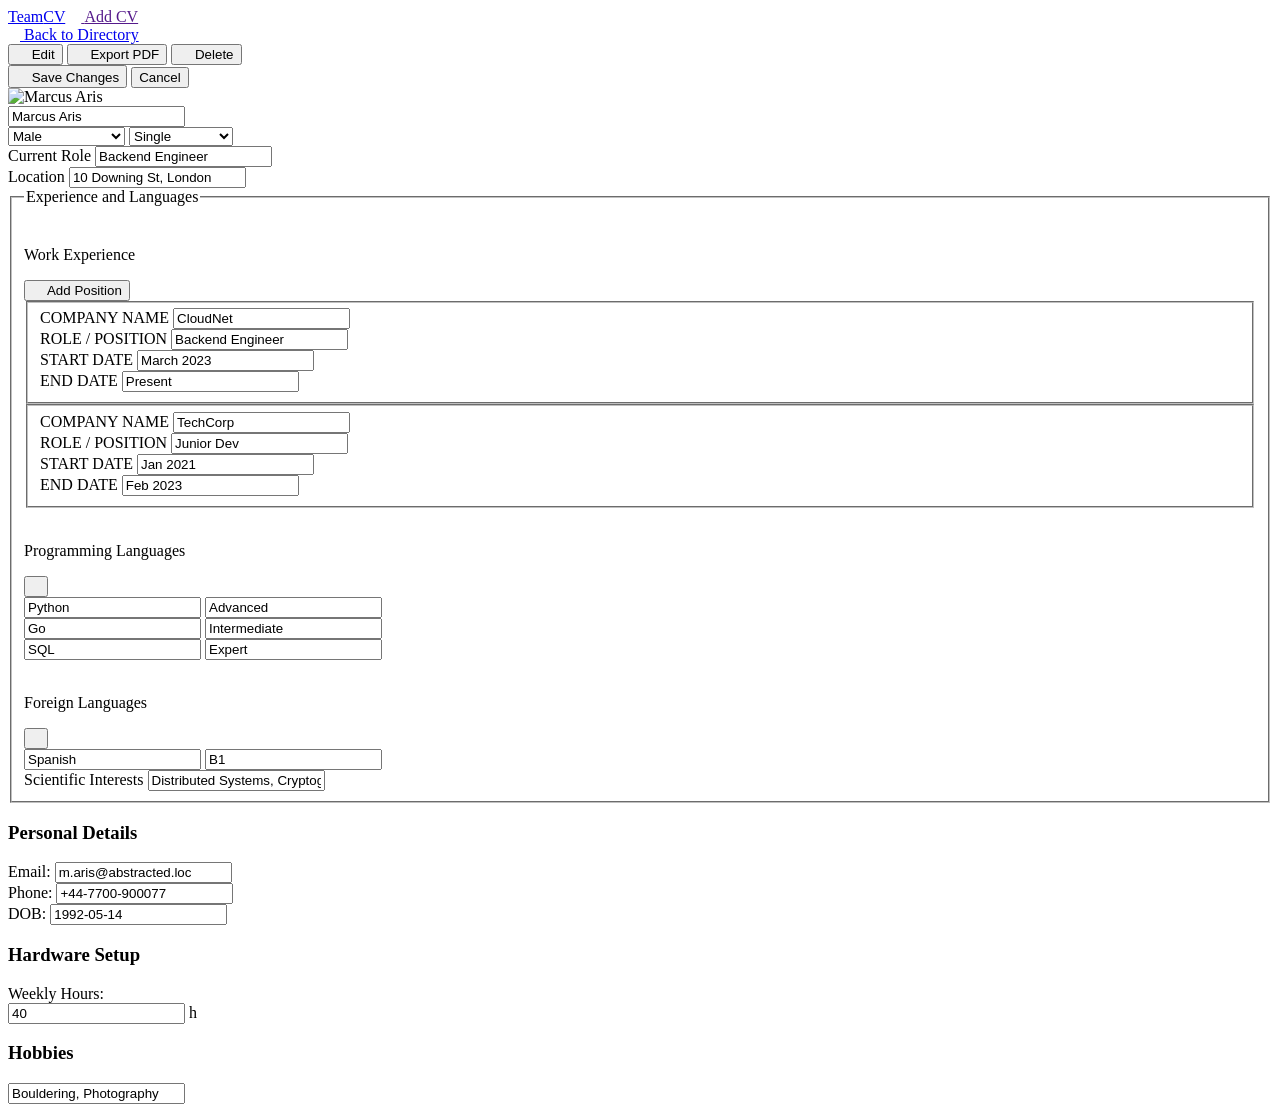
==== frontend/form.html @ 2b9a1ff7 "Add files via upload" ====
<!DOCTYPE html>
<html lang="en">

<head>
    <meta charset="UTF-8">
    <meta name="viewport" content="width=device-width, initial-scale=1.0">
    <link rel="stylesheet" href="./css/form.css">
    <title>TeamCV Document</title>
</head>

<body>
    <header class="header">
        <div class="container header-container header-link">
            <a href="./main_page.html" class="link logo"><span>Team</span>CV</a>
            <a href="" class="link header-add-cv">
                <svg width="12" height="14" class="icon-cv">
                    <use href="./sprite.svg#icon-plus"></use>
                </svg>
                <span>Add CV</span>
            </a>
        </div>
    </header>

    <main>
        <section class="form-section">
            <div class="container form-container">

                <form id="cv-form" class="form view-mode" action="">
                    <div class="form-top">
                        <a href="./main_page.html" class="link form-back-link">
                            <svg width="12" height="14">
                                <use href="./sprite.svg#icon-arrow-left"></use>
                            </svg>
                            <span>Back to Directory</span>
                        </a>

                        <div class="form-top-button-wrapper">
                            <div class="view-controls">
                                <button class="action-btn edit-btn" type="button" id="edit-btn">
                                    <svg width="12" height="12" >
                                        <use href="./sprite.svg#icon-edit"></use>
                                    </svg>
                                    <span>Edit</span>
                                </button>
                                <button class="action-btn" type="button">
                                    <svg width="12" height="12" >
                                        <use href="./sprite.svg#icon-pdf"></use>
                                    </svg>
                                    <span>Export PDF</span>
                                </button>
                                <button class="action-btn delete-btn" type="button">
                                    <svg width="12" height="12" >
                                        <use href="./sprite.svg#icon-trash"></use>
                                    </svg>
                                    <span>Delete</span>
                                </button>
                            </div>
                            <div class="edit-controls">
                                <button class="save-btn" type="submit" id="save-btn">
                                    <svg width="12" height="14">
                                        <use href="./sprite.svg#icon-save"></use>
                                    </svg>
                                    <span>Save Changes</span>
                                </button>
                                <button class="cancel-btn" type="button" id="cancel-btn">Cancel</button>
                            </div>
                        </div>
                    </div>

                    <div class="form-head-wrapper">
                        <div class="avatar-wrapper">
                            <img src="https://i.pravatar.cc/150?img=11" alt="Marcus Aris" class="avatar-img">
                        </div>

                        <div class="form-head-inputs-wrapper">
                            <input type="text" id="name" name="name" class="form-name-input flex-item"
                                placeholder="Full Name" value="Marcus Aris">

                            <div class="select-wrapper flex-item">
                                <select id="gender" name="gender" class="form-select">
                                    <option value="" disabled hidden>Choose Gender</option>
                                    <option value="male" selected>Male</option>
                                    <option value="female">Female</option>
                                </select>
                                <select id="marital-status" name="marital-status" class="form-select">
                                    <option value="" disabled hidden>Marital Status</option>
                                    <option value="single" selected>Single</option>
                                    <option value="married">Married</option>
                                </select>
                            </div>

                            <div class="position-wrapper flex-item">
                                <label for="position" class="form-head-label">Current Role</label>
                                <input type="text" id="position" name="position" class="form-position-input"
                                    placeholder="e.g. Frontend developer" value="Backend Engineer">
                            </div>

                            <div class="position-wrapper flex-item">
                                <label for="location" class="form-head-label">Location</label>
                                <input type="text" id="location" name="location" class="form-position-input"
                                    placeholder="City, Country" value="10 Downing St, London">
                            </div>
                        </div>
                    </div>

                    <div class="form-main-wrapper">
                        <fieldset class="exp-and-lang fieldset">
                            <legend class="visually-hidden">Experience and Languages</legend>

                            <div class="section-wrapper">
                                <div class="exp-title-wrapper mb-16">
                                    <div class="exp-wrapper">
                                        <svg width="12" height="12">
                                            <use href="./sprite.svg#icon-briefcase"></use>
                                        </svg>
                                        <p>Work Experience</p>
                                    </div>
                                    <button type="button" class="add-position-btn togglable-btn">
                                        <svg width="12" height="12">
                                            <use href="./sprite.svg#icon-plus"></use>
                                        </svg>
                                        <span>Add Position</span>
                                    </button>
                                </div>

                                <div class="experience-list">
                                    <fieldset class="experience fieldset">
                                        <div class="input-grid">
                                            <div class="exp-item flex-item">
                                                <label for="company-1" class="exp-label">COMPANY NAME</label>
                                                <input type="text" id="company-1" class="exp-input w-100"
                                                    value="CloudNet">
                                            </div>
                                            <div class="exp-item flex-item">
                                                <label for="role-1" class="exp-label">ROLE / POSITION</label>
                                                <input type="text" id="role-1" class="exp-input w-100"
                                                    value="Backend Engineer">
                                            </div>
                                            <div class="exp-item flex-item">
                                                <label for="start-1" class="exp-label">START DATE</label>
                                                <input type="text" id="start-1" class="exp-input w-100"
                                                    value="March 2023">
                                            </div>
                                            <div class="exp-item flex-item">
                                                <label for="end-1" class="exp-label">END DATE</label>
                                                <input type="text" id="end-1" class="exp-input w-100" value="Present">
                                            </div>
                                        </div>
                                    </fieldset>

                                    <fieldset class="experience fieldset">
                                        <div class="input-grid">
                                            <div class="exp-item flex-item">
                                                <label for="company-2" class="exp-label">COMPANY NAME</label>
                                                <input type="text" id="company-2" class="exp-input w-100"
                                                    value="TechCorp">
                                            </div>
                                            <div class="exp-item flex-item">
                                                <label for="role-2" class="exp-label">ROLE / POSITION</label>
                                                <input type="text" id="role-2" class="exp-input w-100"
                                                    value="Junior Dev">
                                            </div>
                                            <div class="exp-item flex-item">
                                                <label for="start-2" class="exp-label">START DATE</label>
                                                <input type="text" id="start-2" class="exp-input w-100"
                                                    value="Jan 2021">
                                            </div>
                                            <div class="exp-item flex-item">
                                                <label for="end-2" class="exp-label">END DATE</label>
                                                <input type="text" id="end-2" class="exp-input w-100" value="Feb 2023">
                                            </div>
                                        </div>
                                    </fieldset>
                                </div>
                            </div>

                            <div class="languages-wrapper">
                                <div class="lang-col flex-item">
                                    <div class="exp-title-wrapper mb-16">
                                        <div class="exp-wrapper">
                                            <svg width="12" height="12">
                                                <use href="./sprite.svg#icon-code"></use>
                                            </svg>
                                            <p>Programming Languages</p>
                                        </div>
                                        <button type="button" class="add-small-btn bg-blue-light togglable-btn">
                                            <svg width="8" height="8">
                                                <use href="./sprite.svg#icon-plus"></use>
                                            </svg>
                                        </button>
                                    </div>
                                    <div class="lang-list">
                                        <div class="lang-row-inputs">
                                            <input type="text" class="exp-input flex-item" value="Python">
                                            <input type="text" class="exp-input flex-item" value="Advanced">
                                        </div>
                                        <div class="lang-row-inputs">
                                            <input type="text" class="exp-input flex-item" value="Go">
                                            <input type="text" class="exp-input flex-item" value="Intermediate">
                                        </div>
                                        <div class="lang-row-inputs">
                                            <input type="text" class="exp-input flex-item" value="SQL">
                                            <input type="text" class="exp-input flex-item" value="Expert">
                                        </div>
                                    </div>
                                </div>
                                <div class="lang-col flex-item">
                                    <div class="exp-title-wrapper mb-16">
                                        <div class="exp-wrapper">
                                            <svg width="12" height="12">
                                                <use href="./sprite.svg#icon-globe"></use>
                                            </svg>
                                            <p>Foreign Languages</p>
                                        </div>
                                        <button type="button" class="add-small-btn bg-green-light togglable-btn">
                                            <svg width="8" height="8">
                                                <use href="./sprite.svg#icon-plus"></use>
                                            </svg>
                                        </button>
                                    </div>
                                    <div class="lang-list">
                                        <div class="lang-row-inputs">
                                            <input type="text" class="exp-input flex-item" value="Spanish">
                                            <input type="text" class="exp-input flex-item" value="B1">
                                        </div>
                                    </div>
                                </div>
                            </div>

                            <div class="interests-wrapper">
                                <label class="sidebar-title mb-16">Scientific Interests</label>
                                <input type="text" class="exp-input w-100" value="Distributed Systems, Cryptography">
                            </div>
                        </fieldset>

                        <aside class="sidebar">
                            <div class="sidebar-section">
                                <div class="sidebar-header mb-16">
                                    <h3 class="sidebar-title">Personal Details</h3>
                                    
                                </div>
                                <div class="sidebar-row">
                                    <label class="sidebar-label">Email:</label>
                                    <input type="email" class="exp-input sidebar-input-wrapper"
                                        value="m.aris@abstracted.loc">
                                </div>
                                <div class="sidebar-row">
                                    <label class="sidebar-label">Phone:</label>
                                    <input type="tel" class="exp-input sidebar-input-wrapper"
                                        value="+44-7700-900077">
                                </div>
                                <div class="sidebar-row">
                                    <label class="sidebar-label">DOB:</label>
                                    <input type="text" class="exp-input sidebar-input-wrapper"
                                        value="1992-05-14">
                                </div>
                            </div>

                            <div class="sidebar-section experience">
                                <div class="sidebar-header mb-16">
                                    <h3 class="sidebar-title">Hardware Setup</h3>
                                </div>
                                <div class="sidebar-row">
                                    <label class="sidebar-label w-auto">Weekly Hours:</label>
                                    <div class="hours-wrapper">
                                        <input type="text" class="exp-input hours-input" value="40">
                                        <span class="hours-suffix">h</span>
                                    </div>
                                </div>
                            </div>

                            <div class="sidebar-section">
                                <div class="sidebar-header mb-16">
                                    <h3 class="sidebar-title">Hobbies</h3>
                                </div>
                                <input type="text" class="exp-input w-100" value="Bouldering, Photography">
                            </div>
                        </aside>
                    </div>
                </form>
            </div>
        </section>
    </main>

<script src="./js/script.js" defer></script>
</body>

</html>
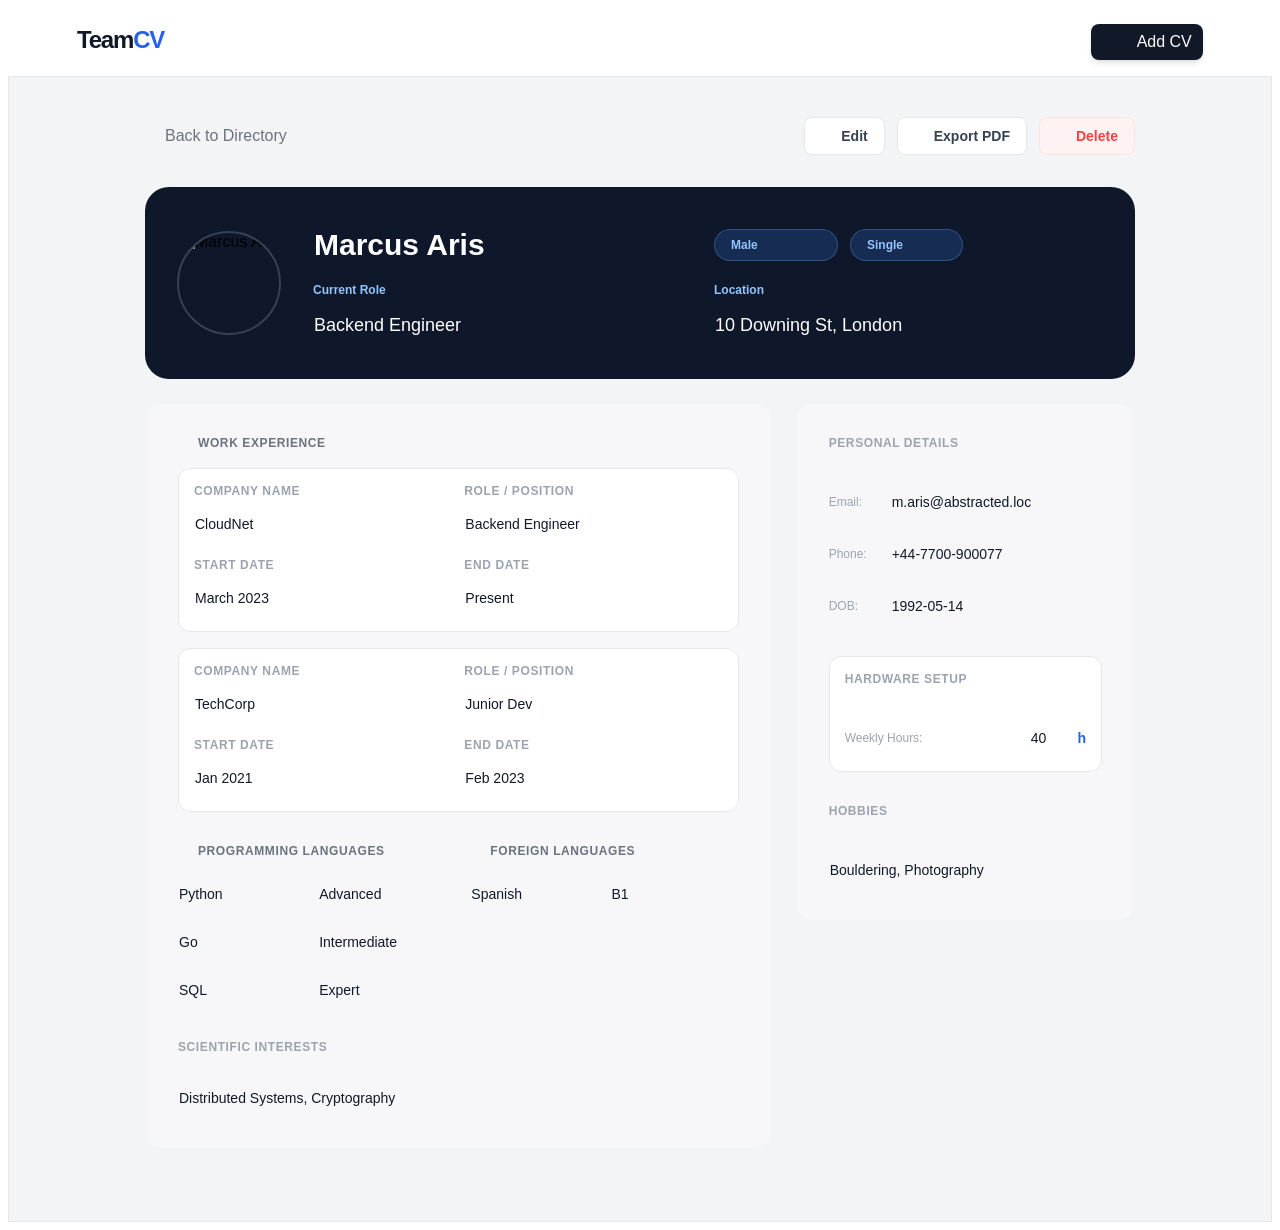
==== commit 8d659af2: "Refactor form.html structure and content Updated the form structure and content, including links and" ====
--- a/frontend/form.html
+++ b/frontend/form.html
@@ -11,7 +11,7 @@
 <body>
     <header class="header">
         <div class="container header-container header-link">
-            <a href="./main_page.html" class="link logo"><span>Team</span>CV</a>
+            <a href="./index.html" class="link logo"><span>Team</span>CV</a>
             <a href="" class="link header-add-cv">
                 <svg width="12" height="14" class="icon-cv">
                     <use href="./sprite.svg#icon-plus"></use>
@@ -285,4 +285,4 @@
 <script src="./js/script.js" defer></script>
 </body>
 
-</html>+</html>
--- a/frontend/css/form.css
+++ b/frontend/css/form.css
@@ -0,0 +1,578 @@
+@import url(./styles.css);
+
+.header {
+  position: sticky;
+  top: 0;
+  width: 100%;
+  z-index: 1000;
+  background-color: rgb(255 255 255 / 0.9);
+}
+
+.fieldset {
+  border: none;
+  padding: 0;
+  margin: 0;
+}
+
+.logo {
+  font-weight: 700;
+  font-size: 24px;
+  line-height: 133%;
+  letter-spacing: -0.05em;
+  color: #2563eb;
+}
+
+.logo > span {
+  color: #111827;
+}
+
+.header-container {
+  display: flex;
+  justify-content: space-between;
+}
+
+.header-add-cv {
+  border-radius: 8px;
+  box-shadow:
+    0 2px 4px -2px rgba(0, 0, 0, 0.1),
+    0 4px 6px -1px rgba(0, 0, 0, 0.1);
+  background: #111827;
+  display: flex;
+  justify-content: space-around;
+  align-items: center;
+  width: 112px;
+  height: 36px;
+  color: var(--white);
+  transition: var(--transition);
+}
+
+.header-add-cv:hover,
+.header-add-cv:focus {
+  background-color: var(--brand);
+}
+
+.icon-cv {
+  fill: var(--white);
+  stroke: var(--white);
+}
+
+.header-link {
+  padding-bottom: 16px;
+  padding-top: 16px;
+}
+
+.form-section {
+  padding: 40px 120px 72px 120px;
+  background-color: #f3f4f6;
+  border: 1px solid #e5e7eb;
+}
+
+.form-top {
+  display: flex;
+  justify-content: space-between;
+  margin-bottom: 32px;
+}
+
+.form-back-link {
+  display: flex;
+  justify-content: space-around;
+  align-items: center;
+  gap: 8px;
+  font-weight: 500;
+  font-size: 16px;
+  line-height: 150%;
+  color: #6b7280;
+  fill: #6b7280;
+  transition: var(--transition);
+}
+
+.form-back-link:hover,
+.form-back-link:focus {
+  color: #111827;
+  fill: #111827;
+}
+
+.form-top-button-wrapper {
+  display: flex;
+  gap: 12px;
+  justify-content: center;
+  align-items: center;
+}
+
+.save-btn {
+  border-radius: 8px;
+  width: 150px;
+  height: 37px;
+  border: none;
+  background-color: var(--brand);
+  display: flex;
+  justify-content: center;
+  align-items: center;
+  gap: 8px;
+  transition: var(--transition);
+  font-weight: 700;
+  font-size: 14px;
+  line-height: 143%;
+  color: var(--white);
+  fill: var(--white);
+}
+
+.save-btn:hover,
+.save-btn:focus {
+  background-color: var(--brand-hover);
+}
+
+.cancel-btn {
+  display: flex;
+  justify-content: center;
+  align-items: center;
+  background: #f3f4f6;
+  border: 1px solid #e5e7eb;
+  border-radius: 8px;
+  padding: 7px 15px;
+  width: 81px;
+  height: 37px;
+  font-weight: 700;
+  font-size: 14px;
+  line-height: 143%;
+  color: #374151;
+  transition: var(--transition);
+}
+
+.cancel-btn:hover,
+.cancel-btn:focus {
+  background-color: var(--cornflower);
+}
+
+.form-head-wrapper {
+  padding: 32px;
+  background-color: var(--dark);
+  border-radius: 24px;
+  display: flex;
+  align-items: center;
+  gap: 32px;
+}
+
+.avatar-wrapper {
+  width: 104px;
+  height: 104px;
+  border-radius: 50%;
+  border: 2px solid #374151;
+  overflow: hidden;
+  flex-shrink: 0;
+}
+
+.avatar-img {
+  width: 100%;
+  height: 100%;
+  object-fit: cover;
+}
+
+.form-head-inputs-wrapper {
+  flex: 1;
+  display: flex;
+  flex-wrap: wrap;
+  justify-content: space-between;
+  align-items: center;
+  gap: 12px;
+}
+
+.form-name-input {
+  border: 1px solid rgba(255, 255, 255, 0.3);
+  border-radius: 8px;
+  padding: 7px;
+  background: rgba(0, 0, 0, 0.2);
+  font-weight: 800;
+  font-size: 1.875rem;
+  line-height: 2.25rem;
+  color: var(--white);
+}
+
+.position-wrapper {
+  display: flex;
+  flex-direction: column;
+  gap: 4px;
+}
+
+.form-head-label {
+  font-weight: 600;
+  font-size: 12px;
+  line-height: 133%;
+  color: #93c5fd;
+}
+
+.form-position-input {
+  border: 1px solid rgba(255, 255, 255, 0.3);
+  border-radius: 8px;
+  padding: 7px;
+  min-width: 100%;
+  background: rgba(0, 0, 0, 0.2);
+  font-weight: 500;
+  font-size: 18px;
+  line-height: 156%;
+  color: #60a5fa;
+}
+
+.select-wrapper {
+  display: flex;
+  justify-content: start;
+  gap: 12px;
+}
+
+.form-select {
+  border: 1px solid rgba(96, 165, 250, 0.3);
+  border-radius: 9999px;
+  padding: 8px 16px;
+  background: rgba(59, 130, 246, 0.2);
+  font-weight: 600;
+  font-size: 12px;
+  line-height: 117%;
+  color: #93c5fd;
+  outline: none;
+}
+
+.flex-item {
+  width: calc((100% - 12px) / 2);
+}
+
+/* MAIN LAYOUT WRAPPERS */
+.form-main-wrapper {
+  display: flex;
+  gap: 24px;
+  margin-top: 24px;
+  align-items: flex-start;
+}
+
+.exp-and-lang {
+  background: rgba(249, 250, 251, 0.7);
+  border: 1px solid #f3f4f6;
+  border-radius: 16px;
+  padding: 32px;
+  width: 628px;
+  display: flex;
+  flex-direction: column;
+  gap: 32px;
+}
+
+.sidebar {
+  background: rgba(249, 250, 251, 0.7);
+  border: 1px solid #f3f4f6;
+  border-radius: 16px;
+  padding: 32px;
+  width: 340px;
+  display: flex;
+  flex-direction: column;
+  gap: 32px;
+}
+
+/* EXPERIENCE SECTION */
+.exp-title-wrapper {
+  display: flex;
+  justify-content: space-between;
+  align-items: center;
+}
+
+.exp-wrapper {
+  display: flex;
+  gap: 8px;
+  align-items: center;
+  font-weight: 700;
+  font-size: 12px;
+  line-height: 133%;
+  letter-spacing: 0.05em;
+  text-transform: uppercase;
+  color: #6b7280;
+  fill: #3b82f6;
+}
+
+.add-position-btn {
+  border-radius: 8px;
+  padding: 6px 12px;
+  border: none;
+  background: #dbeafe;
+  display: flex;
+  justify-content: center;
+  align-items: center;
+  gap: 4px;
+  font-weight: 900;
+  font-size: 12px;
+  line-height: 100%;
+  color: #1d4ed8;
+  fill: #1d4ed8;
+}
+
+.experience-list {
+  display: flex;
+  flex-direction: column;
+  gap: 16px;
+}
+
+.experience {
+  border: 1px solid #e5e7eb;
+  border-radius: 12px;
+  padding: 15px;
+  background-color: var(--white);
+}
+
+.input-grid {
+  display: flex;
+  flex-wrap: wrap;
+  gap: 16px 12px;
+}
+
+.exp-item {
+  display: flex;
+  flex-direction: column;
+  gap: 6px;
+}
+
+.exp-label,
+.sidebar-title {
+  font-weight: 700;
+  font-size: 12px;
+  line-height: 133%;
+  letter-spacing: 0.05em;
+  text-transform: uppercase;
+  color: #9ca3af;
+}
+
+.exp-input {
+  font-family: inherit;
+  font-weight: 400;
+  font-size: 14px;
+  line-height: 143%;
+  color: #1f2937;
+  border: 1px solid #d1d5db;
+  border-radius: 8px;
+  padding: 7px 12px;
+}
+
+.w-100 {
+  width: 100%;
+}
+
+/* LANGUAGES SECTION */
+.languages-wrapper {
+  display: flex;
+  justify-content: space-between;
+  gap: 24px;
+}
+
+.lang-list {
+  display: flex;
+  flex-direction: column;
+  gap: 12px;
+}
+
+.lang-row-inputs {
+  display: flex;
+  justify-content: space-between;
+  gap: 12px;
+}
+
+.add-small-btn {
+  width: 20px;
+  height: 20px;
+  border-radius: 4px;
+  border: none;
+  display: flex;
+  justify-content: center;
+  align-items: center;
+}
+
+.bg-blue-light {
+  background: #dbeafe;
+  color: #1d4ed8;
+  fill: #1d4ed8;
+}
+.bg-green-light {
+  background: #d1fae5;
+  color: #059669;
+  fill: #059669;
+}
+
+.interests-wrapper {
+  display: flex;
+  flex-direction: column;
+  gap: 8px;
+}
+
+/* SIDEBAR RIGHT COLUMN */
+.sidebar-section {
+  display: flex;
+  flex-direction: column;
+  gap: 16px;
+}
+
+.sidebar-header {
+  display: flex;
+  justify-content: space-between;
+  align-items: center;
+}
+
+.badge-pii {
+  background: #fef3c7;
+  color: #d97706;
+  font-size: 9px;
+  font-weight: 800;
+  padding: 4px 8px;
+  border-radius: 4px;
+  letter-spacing: 0.05em;
+}
+
+.sidebar-row {
+  display: flex;
+  align-items: center;
+  gap: 12px;
+}
+
+.sidebar-label {
+  font-size: 12px;
+  color: #9ca3af;
+  width: 50px;
+}
+
+.sidebar-input-wrapper {
+  flex: 1;
+}
+
+.w-auto {
+  width: auto;
+}
+
+.hours-wrapper {
+  display: flex;
+  align-items: center;
+  gap: 8px;
+  flex: 1;
+  justify-content: flex-end;
+}
+
+.hours-input {
+  width: 50px;
+  text-align: center;
+  color: #2563eb;
+  font-weight: 700;
+  border: 1px solid #bfdbfe;
+  background: #eff6ff;
+}
+
+.hours-suffix {
+  color: #2563eb;
+  font-weight: 700;
+  font-size: 14px;
+}
+
+.mb-16 {
+  margin-bottom: 16px;
+}
+
+.view-mode .edit-controls {
+  display: none !important;
+}
+
+.view-mode .view-controls {
+  display: flex;
+  gap: 12px;
+}
+
+#cv-form:not(.view-mode) .view-controls {
+  display: none !important;
+}
+
+#cv-form:not(.view-mode) .edit-controls {
+  display: flex;
+  gap: 12px;
+}
+
+.view-mode .togglable-btn {
+  display: none !important;
+}
+
+.view-mode .form-name-input {
+  background: transparent;
+  border-color: transparent;
+  padding-left: 0;
+  pointer-events: none;
+}
+
+.view-mode .form-position-input {
+  background: transparent;
+  border-color: transparent;
+  color: #ffffff;
+  padding-left: 0;
+  pointer-events: none;
+}
+
+.view-mode .form-select {
+  pointer-events: none;
+  -webkit-appearance: none;
+  -moz-appearance: none;
+  appearance: none;
+  padding-right: 16px;
+}
+
+.view-mode .form-select:disabled {
+  color: #93c5fd;
+  opacity: 1;
+  -webkit-text-fill-color: #93c5fd;
+}
+
+.view-mode .exp-input {
+  background: transparent;
+  border-color: transparent;
+  color: #111827;
+  padding-left: 0;
+  font-weight: 500;
+  pointer-events: none;
+}
+
+.view-mode input:read-only {
+  opacity: 1;
+  -webkit-text-fill-color: inherit;
+}
+
+.view-mode .hours-input {
+  background: transparent;
+  border-color: transparent;
+  color: #111827;
+}
+
+.view-mode .pii-data {
+  filter: blur(4px);
+  opacity: 0.8;
+  user-select: none;
+}
+
+.view-controls .action-btn {
+  display: flex;
+  align-items: center;
+  gap: 8px;
+  background: #ffffff;
+  border: 1px solid #e5e7eb;
+  border-radius: 8px;
+  padding: 8px 16px;
+  font-weight: 600;
+  font-size: 14px;
+  line-height: 143%;
+  color: #374151;
+  fill: #374151;
+
+  transition: var(--transition);
+}
+
+.view-controls .action-btn:hover {
+  background-color: #f3f4f6;
+}
+
+.view-controls .delete-btn {
+  background: #fef2f2;
+  border-color: #fee2e2;
+  fill: #dc2626;
+
+  color: #ef4444;
+}
+
+.view-controls .delete-btn:hover {
+  background-color: #fee2e2;
+}
